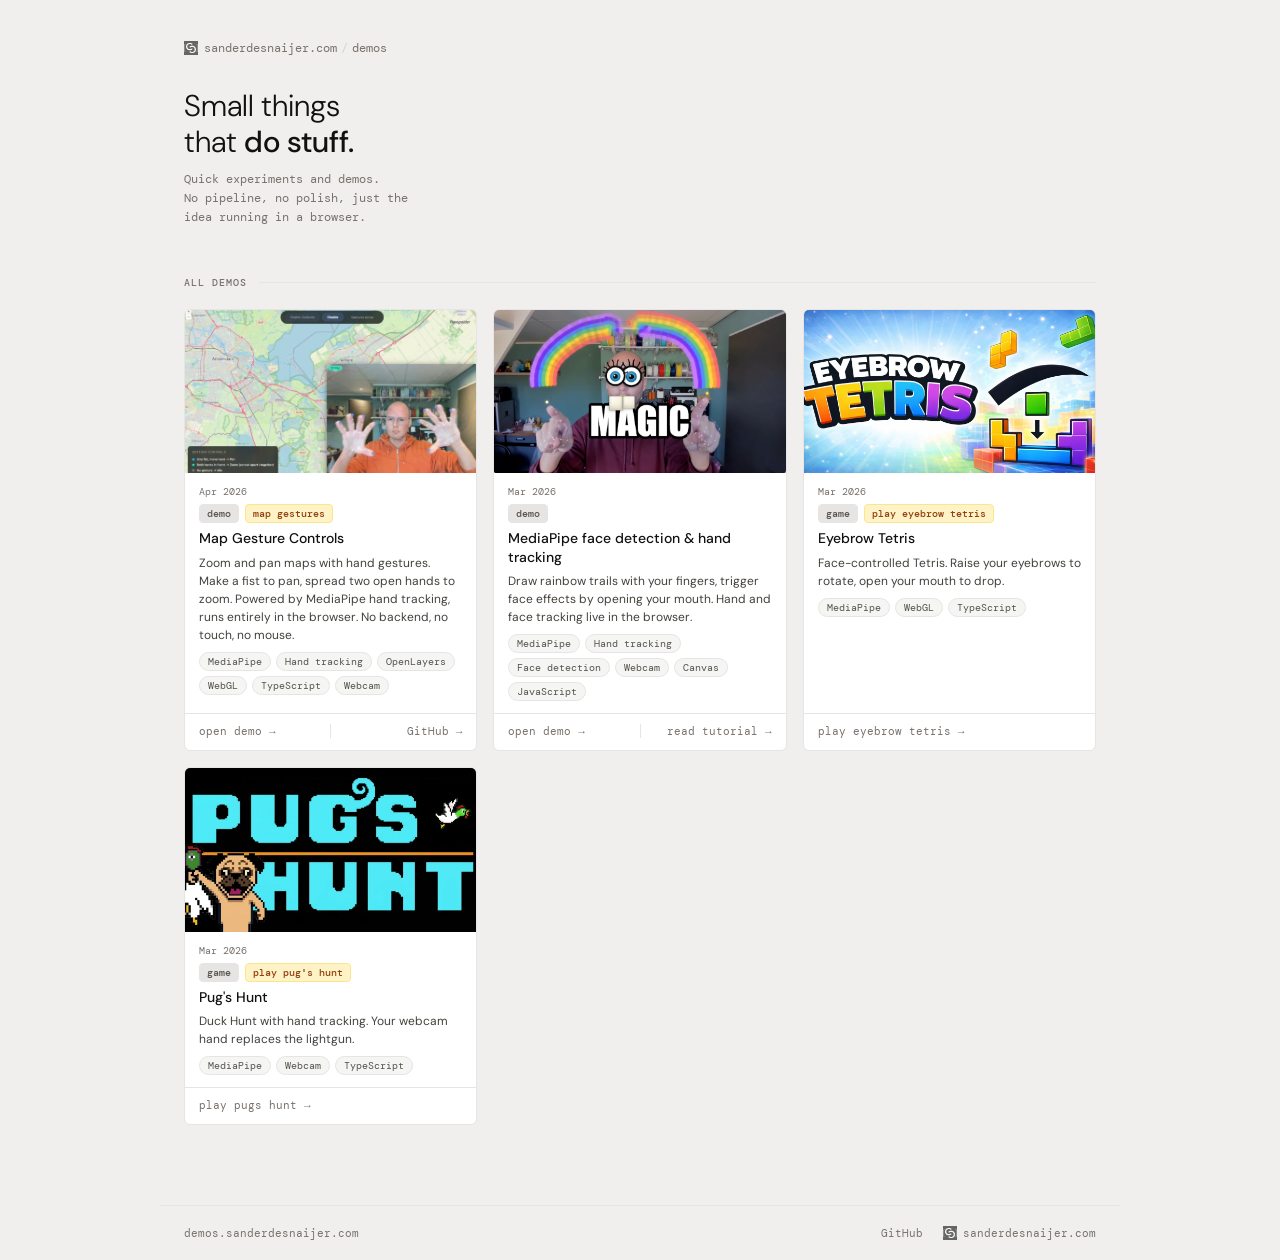
==== index.html @ a72d94e7 "fix: update demo link" ====
<!DOCTYPE html>
<html lang="en">

<head>
  <meta charset="UTF-8" />
  <meta name="viewport" content="width=device-width, initial-scale=1.0" />
  <link rel="icon" type="image/svg+xml" href="img/logo-sanderdesnaijer.svg" />

  <!-- Primary SEO -->
  <title>Demos — Sander de Snaijer</title>
  <meta name="description"
    content="Small browser experiments and demos by Sander de Snaijer. No pipeline, no polish, just ideas running in a browser." />
  <link rel="canonical" href="https://demos.sanderdesnaijer.com" />
  <meta name="robots" content="index, follow" />

  <!-- Open Graph -->
  <meta property="og:site_name" content="Sander de Snaijer" />
  <meta property="og:title" content="Demos — Sander de Snaijer" />
  <meta property="og:description" content="Small browser experiments and demos by Sander de Snaijer." />
  <meta property="og:url" content="https://demos.sanderdesnaijer.com" />
  <meta property="og:image" content="https://demos.sanderdesnaijer.com/img/og-image.webp" />
  <meta property="og:image:width" content="1200" />
  <meta property="og:image:height" content="630" />
  <meta property="og:type" content="website" />

  <!-- Twitter -->
  <meta name="twitter:card" content="summary_large_image" />
  <meta name="twitter:title" content="Demos — Sander de Snaijer" />
  <meta name="twitter:description"
    content="Small browser experiments and demos by Sander de Snaijer. No pipeline, no polish, just ideas running in a browser." />
  <meta name="twitter:image" content="https://demos.sanderdesnaijer.com/img/og-image.webp" />

  <link rel="stylesheet" href="styles.css" />

  <script async src="https://www.googletagmanager.com/gtag/js?id=GA_PLACEHOLDER"></script>
  <script>
    window.dataLayer = window.dataLayer || [];
    function gtag(){dataLayer.push(arguments);}
    gtag('js', new Date());
    gtag('config', 'GA_PLACEHOLDER');
  </script>
</head>

<body>

  <main class="page">

    <!-- Breadcrumb -->
    <nav class="breadcrumb" aria-label="Breadcrumb">
      <a href="https://sanderdesnaijer.com" class="breadcrumb-link">
        <img src="img/logo-sanderdesnaijer.svg" alt="" class="site-logo" />
        <span>sanderdesnaijer.com</span>
      </a>
      <span class="breadcrumb-sep">/</span>
      <span class="breadcrumb-current">demos</span>
    </nav>

    <!-- Page header -->
    <header class="page-header">
      <h1 class="page-title">
        Small things<br>
        that <strong>do stuff.</strong>
      </h1>
      <p class="page-tagline">
        Quick experiments and demos.<br>
        No pipeline, no polish, just the<br>
        idea running in a browser.
      </p>
    </header>

    <!-- Section label -->
    <div class="section-label" aria-hidden="true">
      <span class="section-label-text">all demos</span>
      <div class="section-label-rule"></div>
    </div>

    <!-- Card grid -->
    <div class="card-grid">

      <!-- Card 1: Map Gesture Controls (external GitHub Pages) -->
      <article class="card" onclick="window.open('https://sanderdesnaijer.github.io/map-gesture-controls/demo/demo-basic.html', '_blank', 'noopener')">
        <img class="card-thumb" src="img/map-gesture-controls.webp" alt="Map Gesture Controls — OpenLayers map with MediaPipe hand tracking" />
        <div class="card-body">
          <time class="card-date">Apr 2026</time>
          <div class="card-badges">
            <span class="badge badge--type">demo</span>
            <span class="badge badge--ext">map gestures</span>
          </div>
          <h2 class="card-title">
            <a href="https://sanderdesnaijer.github.io/map-gesture-controls/demo/demo-basic.html" target="_blank" rel="noopener"
              id="card-mapgesture-link">Map Gesture Controls</a>
          </h2>
          <p class="card-desc">Zoom and pan maps with hand gestures. Make a fist to pan, spread two open hands to zoom.
            Powered by MediaPipe hand tracking, runs entirely in the browser. No backend, no touch, no mouse.</p>
          <div class="card-tags">
            <span class="tag">MediaPipe</span>
            <span class="tag">Hand tracking</span>
            <span class="tag">OpenLayers</span>
            <span class="tag">WebGL</span>
            <span class="tag">TypeScript</span>
            <span class="tag">Webcam</span>
          </div>
        </div>
        <footer class="card-footer">
          <a class="card-footer-link" href="https://sanderdesnaijer.github.io/map-gesture-controls/demo/demo-basic.html" target="_blank" rel="noopener"
            id="card-mapgesture-demo">open demo →</a>
          <div class="card-footer-divider" aria-hidden="true"></div>
          <a class="card-footer-link card-footer-link--right"
            href="https://github.com/sanderdesnaijer/map-gesture-controls" target="_blank" rel="noopener" id="card-mapgesture-github">GitHub →</a>
        </footer>
      </article>

      <!-- Card 2: MediaPipe face detection -->
      <article class="card" onclick="window.location='demos/mediapipe-rainbow/index.html'">
        <img class="card-thumb" src="img/mediapipe-demo.webp" alt="MediaPipe face and hand tracking demo — rainbow trails screenshot" />
        <div class="card-body">
          <time class="card-date">Mar 2026</time>
          <div class="card-badges">
            <span class="badge badge--type">demo</span>
          </div>
          <h2 class="card-title">
            <a href="demos/mediapipe-rainbow/index.html" id="card-mediapipe-link">MediaPipe face detection &amp; hand tracking</a>
          </h2>
          <p class="card-desc">Draw rainbow trails with your fingers, trigger face effects by opening your mouth. Hand
            and face tracking live in the browser.</p>
          <div class="card-tags">
            <span class="tag">MediaPipe</span>
            <span class="tag">Hand tracking</span>
            <span class="tag">Face detection</span>
            <span class="tag">Webcam</span>
            <span class="tag">Canvas</span>
            <span class="tag">JavaScript</span>
          </div>
        </div>
        <footer class="card-footer">
          <a class="card-footer-link" href="demos/mediapipe-rainbow/index.html" id="card-mediapipe-demo">open demo →</a>
          <div class="card-footer-divider" aria-hidden="true"></div>
          <a class="card-footer-link card-footer-link--right"
            href="https://sanderdesnaijer.com/blog/mediapipe-hand-face-tracking" id="card-mediapipe-tutorial">read tutorial
            →</a>
        </footer>
      </article>

      <!-- Card 3: Eyebrow Tetris (external) -->
      <article class="card" onclick="window.open('https://eyebrow-tetris.sanderdesnaijer.com/', '_blank', 'noopener')">
        <img class="card-thumb" src="img/tetris.webp" alt="Eyebrow Tetris — face-controlled Tetris game screenshot" />
        <div class="card-body">
          <time class="card-date">Mar 2026</time>
          <div class="card-badges">
            <span class="badge badge--type">game</span>
            <span class="badge badge--ext">play eyebrow tetris</span>
          </div>
          <h2 class="card-title">
            <a href="https://eyebrow-tetris.sanderdesnaijer.com/" target="_blank" rel="noopener"
              id="card-tetris-link">Eyebrow Tetris</a>
          </h2>
          <p class="card-desc">Face-controlled Tetris. Raise your eyebrows to rotate, open your mouth to drop.</p>
          <div class="card-tags">
            <span class="tag">MediaPipe</span>
            <span class="tag">WebGL</span>
            <span class="tag">TypeScript</span>
          </div>
        </div>
        <footer class="card-footer">
          <a class="card-footer-link" href="https://eyebrow-tetris.sanderdesnaijer.com/" target="_blank" rel="noopener"
            id="card-tetris-demo">play eyebrow tetris →</a>
        </footer>
      </article>

      <!-- Card 4: Pug's Hunt (external) -->
      <article class="card" onclick="window.open('https://pugshunt.com/', '_blank', 'noopener')">
        <img class="card-thumb" src="img/pugshunt.webp" alt="Pug's Hunt — Duck Hunt with hand tracking screenshot" />
        <div class="card-body">
          <time class="card-date">Mar 2026</time>
          <div class="card-badges">
            <span class="badge badge--type">game</span>
            <span class="badge badge--ext">play pug's hunt</span>
          </div>
          <h2 class="card-title">
            <a href="https://pugshunt.com/" target="_blank" rel="noopener" id="card-pugshunt-link">Pug's Hunt</a>
          </h2>
          <p class="card-desc">Duck Hunt with hand tracking. Your webcam hand replaces the lightgun.</p>
          <div class="card-tags">
            <span class="tag">MediaPipe</span>
            <span class="tag">Webcam</span>
            <span class="tag">TypeScript</span>
          </div>
        </div>
        <footer class="card-footer">
          <a class="card-footer-link" href="https://pugshunt.com/" target="_blank" rel="noopener"
            id="card-pugshunt-demo">play pugs hunt →</a>
        </footer>
      </article>

    </div><!-- /card-grid -->

  </main>

  <!-- Site footer -->
  <footer class="site-footer">
    <span class="site-footer-domain">demos.sanderdesnaijer.com</span>
    <nav class="site-footer-links" aria-label="Footer links">
      <a class="site-footer-link" href="https://github.com/sanderdesnaijer" target="_blank" rel="noopener"
        id="footer-github">GitHub</a>
      <a class="site-footer-link" href="https://sanderdesnaijer.com" id="footer-main-site"
        style="display: flex; align-items: center; gap: 6px;">
        <img src="img/logo-sanderdesnaijer.svg" alt="" class="site-logo" />
        <span>sanderdesnaijer.com</span>
      </a>
    </nav>
  </footer>

</body>

</html>
---- styles.css ----
@import url('https://fonts.googleapis.com/css2?family=DM+Mono:ital,wght@0,300;0,400;0,500;1,300&family=DM+Sans:ital,opsz,wght@0,9..40,300;0,9..40,400;0,9..40,500;1,9..40,300&display=swap');

/* ─── CSS Variables ─────────────────────────────────────────────────────────── */

:root {
  --color-background-primary:   #ffffff;
  --color-background-secondary: #f5f5f4;
  --color-background-tertiary:  #f0efed;

  --color-text-primary:   #111110;
  --color-text-secondary: #44403c;
  --color-text-muted:     #78716c;

  --color-border-primary:   #d6d3d1;
  --color-border-secondary: #a8a29e;
  --color-border-tertiary:  #e7e5e4;

  --color-badge-bg:      #e7e5e4;
  --color-badge-text:    #57534e;

  --color-badge-ext-bg:   #fef3c7;
  --color-badge-ext-text: #92400e;
  --color-badge-ext-border: #fde68a;

  --color-tag-bg:   #f5f5f4;
  --color-tag-text: #57534e;
  --color-tag-border: #e7e5e4;

  --color-link: #111110;

  --font-mono: 'DM Mono', monospace;
  --font-sans: 'DM Sans', sans-serif;

  --radius-card: 6px;
  --radius-badge: 4px;
  --radius-tag: 100px;

  --transition-card: 120ms ease;
}

@media (prefers-color-scheme: dark) {
  :root {
    --color-background-primary:   #1c1917;
    --color-background-secondary: #292524;
    --color-background-tertiary:  #111110;

    --color-text-primary:   #fafaf9;
    --color-text-secondary: #d6d3d1;
    --color-text-muted:     #78716c;

    --color-border-primary:   #44403c;
    --color-border-secondary: #78716c;
    --color-border-tertiary:  #292524;

    --color-badge-bg:      #292524;
    --color-badge-text:    #a8a29e;

    --color-badge-ext-bg:   #451a03;
    --color-badge-ext-text: #fcd34d;
    --color-badge-ext-border: #713f12;

    --color-tag-bg:   #1c1917;
    --color-tag-text: #a8a29e;
    --color-tag-border: #292524;

    --color-link: #fafaf9;
  }
}

/* ─── Reset & Base ───────────────────────────────────────────────────────────── */

*, *::before, *::after {
  box-sizing: border-box;
  margin: 0;
  padding: 0;
}

html {
  font-size: 16px;
  -webkit-font-smoothing: antialiased;
  -moz-osx-font-smoothing: grayscale;
}

body {
  font-family: var(--font-sans);
  background-color: var(--color-background-tertiary);
  color: var(--color-text-primary);
  min-height: 100vh;
  display: flex;
  flex-direction: column;
}

a {
  color: inherit;
  text-decoration: none;
}

/* ─── Page wrapper ───────────────────────────────────────────────────────────── */

.page {
  flex: 1;
  max-width: 960px;
  width: 100%;
  margin: 0 auto;
  padding: 40px 24px 80px;
}

/* ─── Breadcrumb ─────────────────────────────────────────────────────────────── */

.breadcrumb {
  font-family: var(--font-mono);
  font-size: 12px;
  color: var(--color-text-muted);
  margin-bottom: 32px;
  display: flex;
  align-items: center;
  gap: 4px;
}

.breadcrumb a.breadcrumb-link {
  color: var(--color-text-muted);
  transition: color var(--transition-card);
  display: flex;
  align-items: center;
  gap: 6px;
}

.breadcrumb a:hover {
  color: var(--color-text-primary);
}

.breadcrumb-sep {
  color: var(--color-border-primary);
}

.breadcrumb-current {
  color: var(--color-text-muted);
}

/* ─── Page header ────────────────────────────────────────────────────────────── */

.page-header {
  margin-bottom: 48px;
}

.page-title {
  font-family: var(--font-sans);
  font-size: 30px;
  font-weight: 300;
  line-height: 1.2;
  color: var(--color-text-primary);
  margin-bottom: 10px;
}

.page-title strong {
  font-weight: 500;
}

.page-tagline {
  font-family: var(--font-mono);
  font-size: 12px;
  color: var(--color-text-muted);
  line-height: 1.6;
}

/* ─── Section label ──────────────────────────────────────────────────────────── */

.section-label {
  display: flex;
  align-items: center;
  gap: 12px;
  margin-bottom: 20px;
}

.section-label-text {
  font-family: var(--font-mono);
  font-size: 10px;
  font-weight: 500;
  letter-spacing: 0.1em;
  text-transform: uppercase;
  color: var(--color-text-muted);
  white-space: nowrap;
}

.section-label-rule {
  flex: 1;
  height: 0.5px;
  background-color: var(--color-border-tertiary);
}

/* ─── Card grid ──────────────────────────────────────────────────────────────── */

.card-grid {
  display: grid;
  grid-template-columns: repeat(auto-fill, minmax(260px, 1fr));
  gap: 16px;
}

@media (max-width: 500px) {
  .card-grid {
    grid-template-columns: 1fr;
  }
}

/* ─── Card ───────────────────────────────────────────────────────────────────── */

.card {
  background-color: var(--color-background-primary);
  border: 0.5px solid var(--color-border-tertiary);
  border-radius: var(--radius-card);
  overflow: hidden;
  display: flex;
  flex-direction: column;
  transition: border-color var(--transition-card), transform var(--transition-card);
  cursor: pointer;
}

.card:hover {
  border-color: var(--color-border-secondary);
  transform: translateY(-1px);
}

/* Thumbnail */
.card-thumb {
  aspect-ratio: 16 / 9;
  width: 100%;
  display: block;
  flex-shrink: 0;
  object-fit: cover;
}

.card-thumb--mediapipe { background-color: #0a2a2a; }

.site-logo {
  width: 14px;
  height: 14px;
  opacity: 0.6;
  filter: grayscale(1) invert(0);
}

@media (prefers-color-scheme: dark) {
  .site-logo {
    filter: grayscale(1) invert(1);
    opacity: 0.5;
  }
}

/* Inner content */
.card-body {
  padding: 12px 14px 0;
  display: flex;
  flex-direction: column;
  gap: 6px;
  flex: 1;
}

.card-date {
  font-family: var(--font-mono);
  font-size: 10px;
  color: var(--color-text-muted);
}

/* Badge row */
.card-badges {
  display: flex;
  align-items: center;
  gap: 6px;
  flex-wrap: wrap;
}

.badge {
  display: inline-flex;
  align-items: center;
  font-family: var(--font-mono);
  font-size: 10px;
  font-weight: 500;
  padding: 2px 7px;
  border-radius: var(--radius-badge);
  border: 0.5px solid transparent;
  white-space: nowrap;
}

.badge--type {
  background-color: var(--color-badge-bg);
  color: var(--color-badge-text);
  border-color: var(--color-border-tertiary);
}

.badge--ext {
  background-color: var(--color-badge-ext-bg);
  color: var(--color-badge-ext-text);
  border-color: var(--color-badge-ext-border);
}

/* Title */
.card-title {
  font-family: var(--font-sans);
  font-size: 14px;
  font-weight: 500;
  color: var(--color-text-primary);
  line-height: 1.3;
}

.card-title a {
  color: inherit;
}

/* Description */
.card-desc {
  font-family: var(--font-sans);
  font-size: 12px;
  color: var(--color-text-secondary);
  line-height: 1.5;
}

/* Tags */
.card-tags {
  display: flex;
  flex-wrap: wrap;
  gap: 5px;
  margin-top: 2px;
}

.tag {
  font-family: var(--font-mono);
  font-size: 10px;
  color: var(--color-tag-text);
  background-color: var(--color-tag-bg);
  border: 0.5px solid var(--color-tag-border);
  border-radius: var(--radius-tag);
  padding: 2px 8px;
}

/* Card footer */
.card-footer {
  margin-top: auto;
  padding: 10px 14px 12px;
  display: flex;
  align-items: stretch;
  border-top: 0.5px solid var(--color-border-tertiary);
  margin-top: 12px;
}

.card-footer-link {
  font-family: var(--font-mono);
  font-size: 11px;
  color: var(--color-text-muted);
  flex: 1;
  display: flex;
  align-items: center;
  transition: color var(--transition-card);
}

.card-footer-link:hover {
  color: var(--color-text-primary);
}

.card-footer-link--right {
  justify-content: flex-end;
}

.card-footer-divider {
  width: 0.5px;
  background-color: var(--color-border-tertiary);
  margin: 0 12px;
  flex-shrink: 0;
}

/* ─── Footer ─────────────────────────────────────────────────────────────────── */

.site-footer {
  border-top: 0.5px solid var(--color-border-tertiary);
  padding: 20px 24px;
  max-width: 960px;
  width: 100%;
  margin: 0 auto;
  display: flex;
  align-items: center;
  justify-content: space-between;
  gap: 16px;
}

.site-footer-domain {
  font-family: var(--font-mono);
  font-size: 11px;
  color: var(--color-text-muted);
}

.site-footer-links {
  display: flex;
  align-items: center;
  gap: 20px;
}

.site-footer-link {
  font-family: var(--font-mono);
  font-size: 11px;
  color: var(--color-text-muted);
  transition: color var(--transition-card);
}

.site-footer-link:hover {
  color: var(--color-text-primary);
}
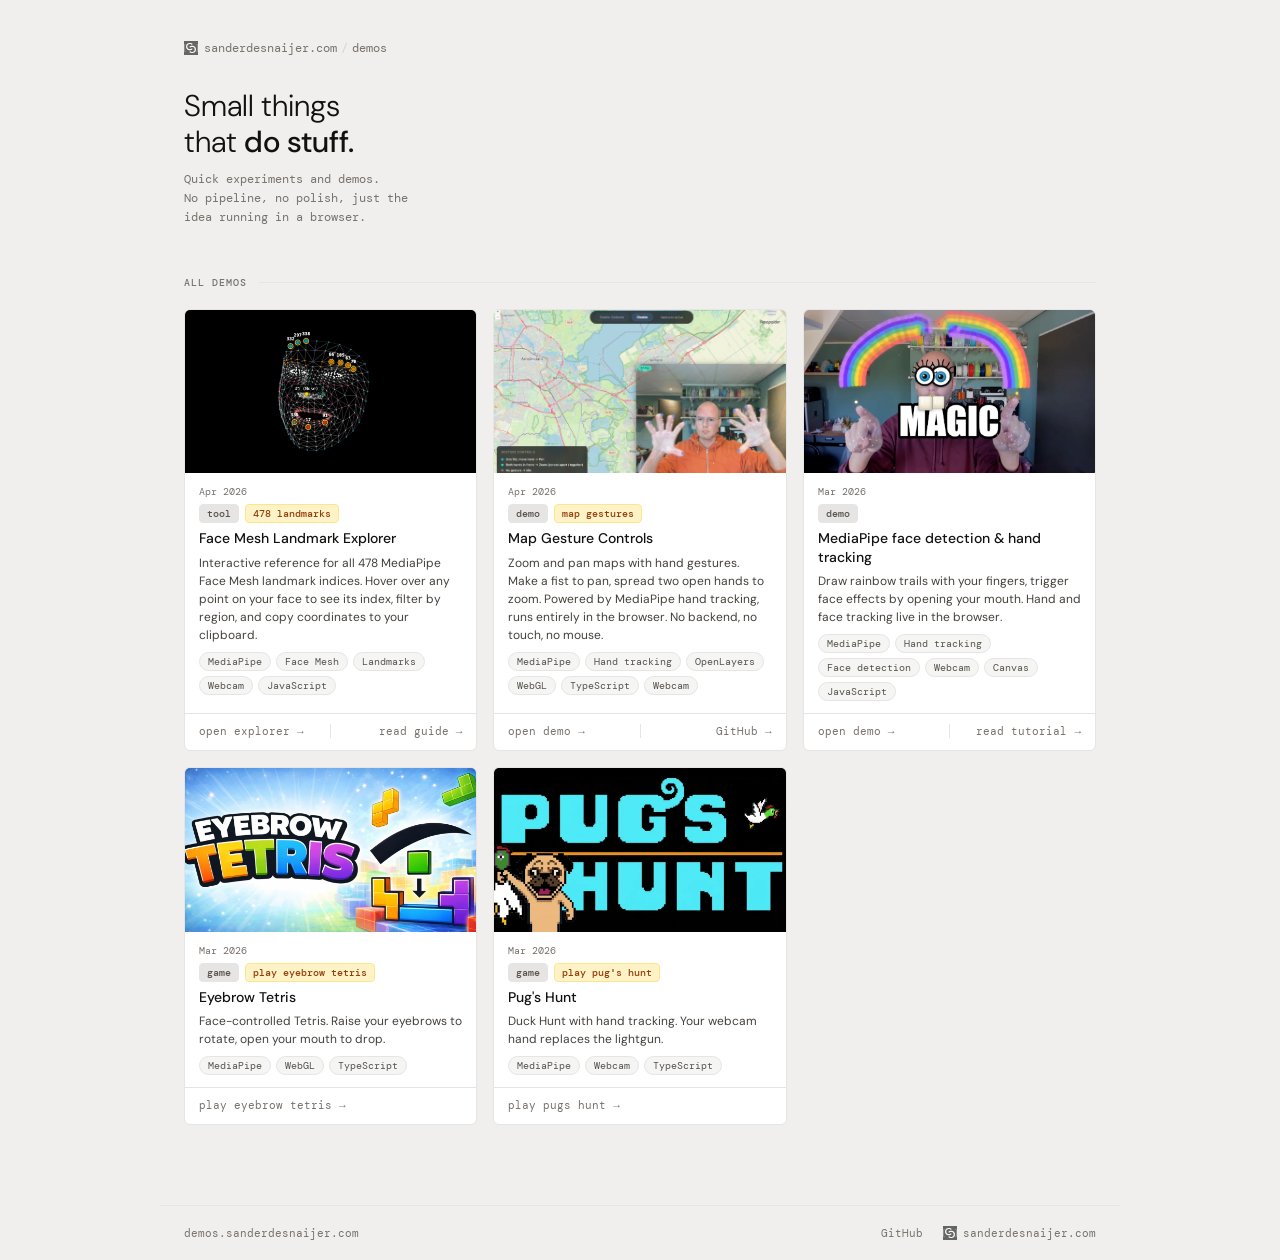
==== commit f6ae9d75: "feat: added face mesh explorer with mediapipe demo" ====
--- a/index.html
+++ b/index.html
@@ -14,7 +14,7 @@
   <meta name="robots" content="index, follow" />
 
   <!-- Open Graph -->
-  <meta property="og:site_name" content="Sander de Snaijer" />
+  <meta property="og:site_name" content="Interactive Demos - Sander de Snaijer" />
   <meta property="og:title" content="Demos — Sander de Snaijer" />
   <meta property="og:description" content="Small browser experiments and demos by Sander de Snaijer." />
   <meta property="og:url" content="https://demos.sanderdesnaijer.com" />
@@ -29,6 +29,91 @@
   <meta name="twitter:description"
     content="Small browser experiments and demos by Sander de Snaijer. No pipeline, no polish, just ideas running in a browser." />
   <meta name="twitter:image" content="https://demos.sanderdesnaijer.com/img/og-image.webp" />
+
+  <!-- JSON-LD: CollectionPage + ItemList -->
+  <script type="application/ld+json">
+  {
+    "@context": "https://schema.org",
+    "@type": "CollectionPage",
+    "name": "Demos - Sander de Snaijer",
+    "description": "Small browser experiments and demos by Sander de Snaijer. MediaPipe hand tracking, face detection, gesture controls, and browser games.",
+    "url": "https://demos.sanderdesnaijer.com",
+    "image": "https://demos.sanderdesnaijer.com/img/og-image.webp",
+    "author": {
+      "@type": "Person",
+      "name": "Sander de Snaijer",
+      "url": "https://sanderdesnaijer.com"
+    },
+    "mainEntity": {
+      "@type": "ItemList",
+      "numberOfItems": 5,
+      "itemListElement": [
+        {
+          "@type": "ListItem",
+          "position": 1,
+          "name": "Face Mesh Landmark Explorer",
+          "description": "Interactive reference for all 478 MediaPipe Face Mesh landmark indices. Hover, filter by region, and copy coordinates.",
+          "url": "https://demos.sanderdesnaijer.com/demos/face-mesh-explorer/",
+          "image": "https://demos.sanderdesnaijer.com/img/mediapipe-face-mesh.webp"
+        },
+        {
+          "@type": "ListItem",
+          "position": 2,
+          "name": "Map Gesture Controls",
+          "description": "Zoom and pan maps with hand gestures using MediaPipe hand tracking and OpenLayers.",
+          "url": "https://sanderdesnaijer.github.io/map-gesture-controls/demo/demo-controls-overview.html",
+          "image": "https://demos.sanderdesnaijer.com/img/map-gesture-controls.webp"
+        },
+        {
+          "@type": "ListItem",
+          "position": 3,
+          "name": "MediaPipe Face Detection and Hand Tracking",
+          "description": "Draw rainbow trails with your fingers and trigger face effects by opening your mouth.",
+          "url": "https://demos.sanderdesnaijer.com/demos/mediapipe-rainbow/",
+          "image": "https://demos.sanderdesnaijer.com/img/mediapipe-demo.webp"
+        },
+        {
+          "@type": "ListItem",
+          "position": 4,
+          "name": "Eyebrow Tetris",
+          "description": "Face-controlled Tetris. Raise your eyebrows to rotate, open your mouth to drop.",
+          "url": "https://eyebrow-tetris.sanderdesnaijer.com/",
+          "image": "https://demos.sanderdesnaijer.com/img/tetris.webp"
+        },
+        {
+          "@type": "ListItem",
+          "position": 5,
+          "name": "Pug's Hunt",
+          "description": "Duck Hunt with hand tracking. Your webcam hand replaces the lightgun.",
+          "url": "https://pugshunt.com/",
+          "image": "https://demos.sanderdesnaijer.com/img/pugshunt.webp"
+        }
+      ]
+    }
+  }
+  </script>
+
+  <!-- JSON-LD: BreadcrumbList -->
+  <script type="application/ld+json">
+  {
+    "@context": "https://schema.org",
+    "@type": "BreadcrumbList",
+    "itemListElement": [
+      {
+        "@type": "ListItem",
+        "position": 1,
+        "name": "Sander de Snaijer",
+        "item": "https://sanderdesnaijer.com"
+      },
+      {
+        "@type": "ListItem",
+        "position": 2,
+        "name": "Demos",
+        "item": "https://demos.sanderdesnaijer.com"
+      }
+    ]
+  }
+  </script>
 
   <link rel="stylesheet" href="styles.css" />
 
@@ -77,8 +162,37 @@
     <!-- Card grid -->
     <div class="card-grid">
 
-      <!-- Card 1: Map Gesture Controls (external GitHub Pages) -->
-      <article class="card" onclick="window.open('https://sanderdesnaijer.github.io/map-gesture-controls/demo/demo-basic.html', '_blank', 'noopener')">
+      <!-- Card 1: Face Mesh Landmark Explorer -->
+      <article class="card" onclick="window.location='demos/face-mesh-explorer/index.html'">
+        <img class="card-thumb" src="img/mediapipe-face-mesh.webp" alt="MediaPipe Face Mesh Landmark Explorer showing 478 numbered landmark points on a face, color-coded by region" />
+        <div class="card-body">
+          <time class="card-date">Apr 2026</time>
+          <div class="card-badges">
+            <span class="badge badge--type">tool</span>
+            <span class="badge badge--ext">478 landmarks</span>
+          </div>
+          <h2 class="card-title">
+            <a href="demos/face-mesh-explorer/index.html" id="card-facemesh-link">Face Mesh Landmark Explorer</a>
+          </h2>
+          <p class="card-desc">Interactive reference for all 478 MediaPipe Face Mesh landmark indices. Hover over any point on your face to see its index, filter by region, and copy coordinates to your clipboard.</p>
+          <div class="card-tags">
+            <span class="tag">MediaPipe</span>
+            <span class="tag">Face Mesh</span>
+            <span class="tag">Landmarks</span>
+            <span class="tag">Webcam</span>
+            <span class="tag">JavaScript</span>
+          </div>
+        </div>
+        <footer class="card-footer">
+          <a class="card-footer-link" href="demos/face-mesh-explorer/index.html" id="card-facemesh-demo">open explorer →</a>
+          <div class="card-footer-divider" aria-hidden="true"></div>
+          <a class="card-footer-link card-footer-link--right"
+            href="https://sanderdesnaijer.com/blog/mediapipe-face-mesh-landmarks" target="_blank" rel="noopener" id="card-facemesh-tutorial">read guide →</a>
+        </footer>
+      </article>
+
+      <!-- Card: Map Gesture Controls (external GitHub Pages) -->
+      <article class="card" onclick="window.open('https://sanderdesnaijer.github.io/map-gesture-controls/demo/demo-controls-overview.html', '_blank', 'noopener')">
         <img class="card-thumb" src="img/map-gesture-controls.webp" alt="Map Gesture Controls — OpenLayers map with MediaPipe hand tracking" />
         <div class="card-body">
           <time class="card-date">Apr 2026</time>
@@ -87,7 +201,7 @@
             <span class="badge badge--ext">map gestures</span>
           </div>
           <h2 class="card-title">
-            <a href="https://sanderdesnaijer.github.io/map-gesture-controls/demo/demo-basic.html" target="_blank" rel="noopener"
+            <a href="https://sanderdesnaijer.github.io/map-gesture-controls/demo/demo-controls-overview.html" target="_blank" rel="noopener"
               id="card-mapgesture-link">Map Gesture Controls</a>
           </h2>
           <p class="card-desc">Zoom and pan maps with hand gestures. Make a fist to pan, spread two open hands to zoom.
@@ -102,7 +216,7 @@
           </div>
         </div>
         <footer class="card-footer">
-          <a class="card-footer-link" href="https://sanderdesnaijer.github.io/map-gesture-controls/demo/demo-basic.html" target="_blank" rel="noopener"
+          <a class="card-footer-link" href="https://sanderdesnaijer.github.io/map-gesture-controls/demo/demo-controls-overview.html" target="_blank" rel="noopener"
             id="card-mapgesture-demo">open demo →</a>
           <div class="card-footer-divider" aria-hidden="true"></div>
           <a class="card-footer-link card-footer-link--right"
@@ -110,7 +224,7 @@
         </footer>
       </article>
 
-      <!-- Card 2: MediaPipe face detection -->
+      <!-- Card: MediaPipe face detection -->
       <article class="card" onclick="window.location='demos/mediapipe-rainbow/index.html'">
         <img class="card-thumb" src="img/mediapipe-demo.webp" alt="MediaPipe face and hand tracking demo — rainbow trails screenshot" />
         <div class="card-body">
@@ -141,7 +255,7 @@
         </footer>
       </article>
 
-      <!-- Card 3: Eyebrow Tetris (external) -->
+      <!-- Card: Eyebrow Tetris (external) -->
       <article class="card" onclick="window.open('https://eyebrow-tetris.sanderdesnaijer.com/', '_blank', 'noopener')">
         <img class="card-thumb" src="img/tetris.webp" alt="Eyebrow Tetris — face-controlled Tetris game screenshot" />
         <div class="card-body">
@@ -167,7 +281,7 @@
         </footer>
       </article>
 
-      <!-- Card 4: Pug's Hunt (external) -->
+      <!-- Card: Pug's Hunt (external) -->
       <article class="card" onclick="window.open('https://pugshunt.com/', '_blank', 'noopener')">
         <img class="card-thumb" src="img/pugshunt.webp" alt="Pug's Hunt — Duck Hunt with hand tracking screenshot" />
         <div class="card-body">
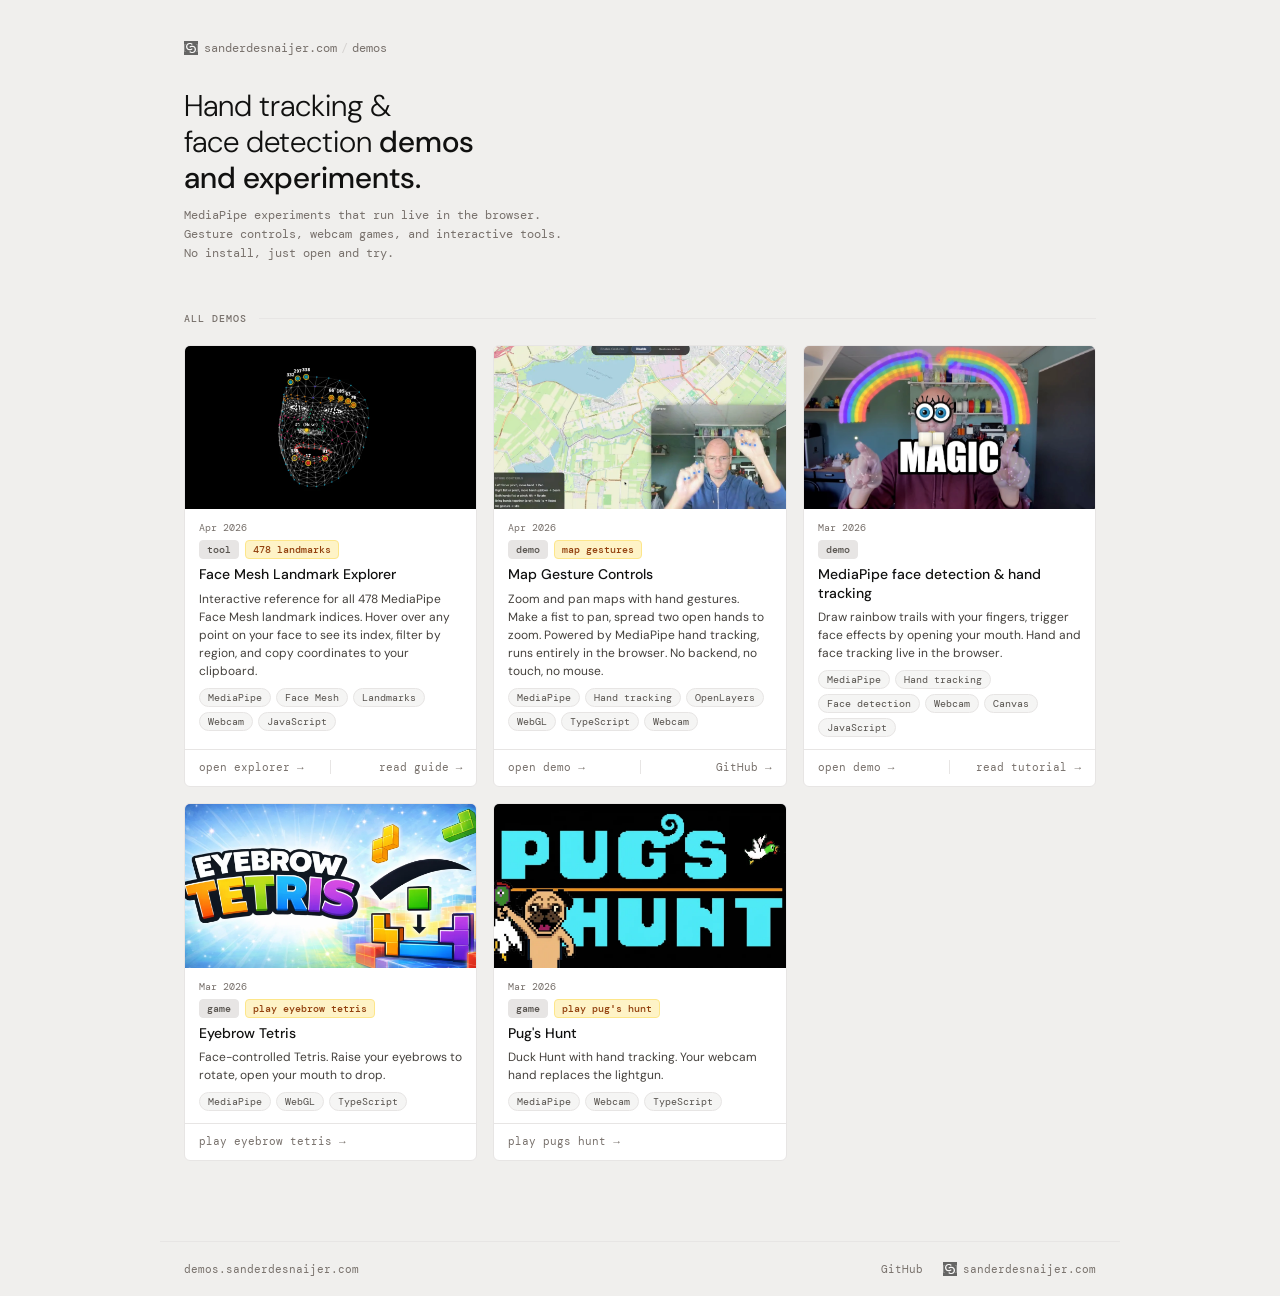
==== commit 8fd4e06b: "chore: re-arrange images" ====
--- a/index.html
+++ b/index.html
@@ -7,16 +7,16 @@
   <link rel="icon" type="image/svg+xml" href="img/logo-sanderdesnaijer.svg" />
 
   <!-- Primary SEO -->
-  <title>Demos — Sander de Snaijer</title>
+  <title>MediaPipe & Webcam Demos | Hand Tracking, Face Detection, Gesture Games - Sander de Snaijer</title>
   <meta name="description"
-    content="Small browser experiments and demos by Sander de Snaijer. No pipeline, no polish, just ideas running in a browser." />
+    content="Live browser demos for MediaPipe hand tracking, face detection, and gesture-controlled games. Try hand-drawn rainbow trails, face mesh exploration, map gesture controls, and more. No install needed." />
   <link rel="canonical" href="https://demos.sanderdesnaijer.com" />
   <meta name="robots" content="index, follow" />
 
   <!-- Open Graph -->
   <meta property="og:site_name" content="Interactive Demos - Sander de Snaijer" />
-  <meta property="og:title" content="Demos — Sander de Snaijer" />
-  <meta property="og:description" content="Small browser experiments and demos by Sander de Snaijer." />
+  <meta property="og:title" content="MediaPipe & Webcam Demos - Sander de Snaijer" />
+  <meta property="og:description" content="Hand tracking, face detection, and gesture-controlled games running live in your browser. Try them instantly, no install needed." />
   <meta property="og:url" content="https://demos.sanderdesnaijer.com" />
   <meta property="og:image" content="https://demos.sanderdesnaijer.com/img/og-image.webp" />
   <meta property="og:image:width" content="1200" />
@@ -25,9 +25,9 @@
 
   <!-- Twitter -->
   <meta name="twitter:card" content="summary_large_image" />
-  <meta name="twitter:title" content="Demos — Sander de Snaijer" />
+  <meta name="twitter:title" content="MediaPipe & Webcam Demos - Sander de Snaijer" />
   <meta name="twitter:description"
-    content="Small browser experiments and demos by Sander de Snaijer. No pipeline, no polish, just ideas running in a browser." />
+    content="Hand tracking, face detection, and gesture-controlled games running live in your browser. Try them instantly, no install needed." />
   <meta name="twitter:image" content="https://demos.sanderdesnaijer.com/img/og-image.webp" />
 
   <!-- JSON-LD: CollectionPage + ItemList -->
@@ -35,8 +35,8 @@
   {
     "@context": "https://schema.org",
     "@type": "CollectionPage",
-    "name": "Demos - Sander de Snaijer",
-    "description": "Small browser experiments and demos by Sander de Snaijer. MediaPipe hand tracking, face detection, gesture controls, and browser games.",
+    "name": "MediaPipe & Webcam Demos - Sander de Snaijer",
+    "description": "Live browser demos for MediaPipe hand tracking, face detection, and gesture-controlled games by Sander de Snaijer. No install needed.",
     "url": "https://demos.sanderdesnaijer.com",
     "image": "https://demos.sanderdesnaijer.com/img/og-image.webp",
     "author": {
@@ -54,7 +54,7 @@
           "name": "Face Mesh Landmark Explorer",
           "description": "Interactive reference for all 478 MediaPipe Face Mesh landmark indices. Hover, filter by region, and copy coordinates.",
           "url": "https://demos.sanderdesnaijer.com/demos/face-mesh-explorer/",
-          "image": "https://demos.sanderdesnaijer.com/img/mediapipe-face-mesh.webp"
+          "image": "https://demos.sanderdesnaijer.com/demos/face-mesh-explorer/mediapipe-face-mesh.webp"
         },
         {
           "@type": "ListItem",
@@ -62,7 +62,7 @@
           "name": "Map Gesture Controls",
           "description": "Zoom and pan maps with hand gestures using MediaPipe hand tracking and OpenLayers.",
           "url": "https://sanderdesnaijer.github.io/map-gesture-controls/demo/demo-controls-overview.html",
-          "image": "https://demos.sanderdesnaijer.com/img/map-gesture-controls.webp"
+          "image": "https://demos.sanderdesnaijer.com/img/map-gesture-controls-openlayers.webp"
         },
         {
           "@type": "ListItem",
@@ -70,7 +70,7 @@
           "name": "MediaPipe Face Detection and Hand Tracking",
           "description": "Draw rainbow trails with your fingers and trigger face effects by opening your mouth.",
           "url": "https://demos.sanderdesnaijer.com/demos/mediapipe-rainbow/",
-          "image": "https://demos.sanderdesnaijer.com/img/mediapipe-demo.webp"
+          "image": "https://demos.sanderdesnaijer.com/demos/mediapipe-rainbow/mediapipe-demo.webp"
         },
         {
           "@type": "ListItem",
@@ -143,13 +143,14 @@
     <!-- Page header -->
     <header class="page-header">
       <h1 class="page-title">
-        Small things<br>
-        that <strong>do stuff.</strong>
+        Hand tracking &<br>
+        face detection <strong>demos<br>
+        and experiments.</strong>
       </h1>
       <p class="page-tagline">
-        Quick experiments and demos.<br>
-        No pipeline, no polish, just the<br>
-        idea running in a browser.
+        MediaPipe experiments that run live in the browser.<br>
+        Gesture controls, webcam games, and interactive tools.<br>
+        No install, just open and try.
       </p>
     </header>
 
@@ -164,7 +165,7 @@
 
       <!-- Card 1: Face Mesh Landmark Explorer -->
       <article class="card" onclick="window.location='demos/face-mesh-explorer/index.html'">
-        <img class="card-thumb" src="img/mediapipe-face-mesh.webp" alt="MediaPipe Face Mesh Landmark Explorer showing 478 numbered landmark points on a face, color-coded by region" />
+        <img class="card-thumb" src="demos/face-mesh-explorer/mediapipe-face-mesh.webp" alt="MediaPipe Face Mesh Landmark Explorer showing 478 numbered landmark points on a face, color-coded by region" />
         <div class="card-body">
           <time class="card-date">Apr 2026</time>
           <div class="card-badges">
@@ -193,7 +194,7 @@
 
       <!-- Card: Map Gesture Controls (external GitHub Pages) -->
       <article class="card" onclick="window.open('https://sanderdesnaijer.github.io/map-gesture-controls/demo/demo-controls-overview.html', '_blank', 'noopener')">
-        <img class="card-thumb" src="img/map-gesture-controls.webp" alt="Map Gesture Controls — OpenLayers map with MediaPipe hand tracking" />
+        <img class="card-thumb" src="img/map-gesture-controls-openlayers.webp" alt="Map Gesture Controls — OpenLayers map with MediaPipe hand tracking" />
         <div class="card-body">
           <time class="card-date">Apr 2026</time>
           <div class="card-badges">
@@ -226,7 +227,7 @@
 
       <!-- Card: MediaPipe face detection -->
       <article class="card" onclick="window.location='demos/mediapipe-rainbow/index.html'">
-        <img class="card-thumb" src="img/mediapipe-demo.webp" alt="MediaPipe face and hand tracking demo — rainbow trails screenshot" />
+        <img class="card-thumb" src="demos/mediapipe-rainbow/mediapipe-demo.webp" alt="MediaPipe face and hand tracking demo — rainbow trails screenshot" />
         <div class="card-body">
           <time class="card-date">Mar 2026</time>
           <div class="card-badges">
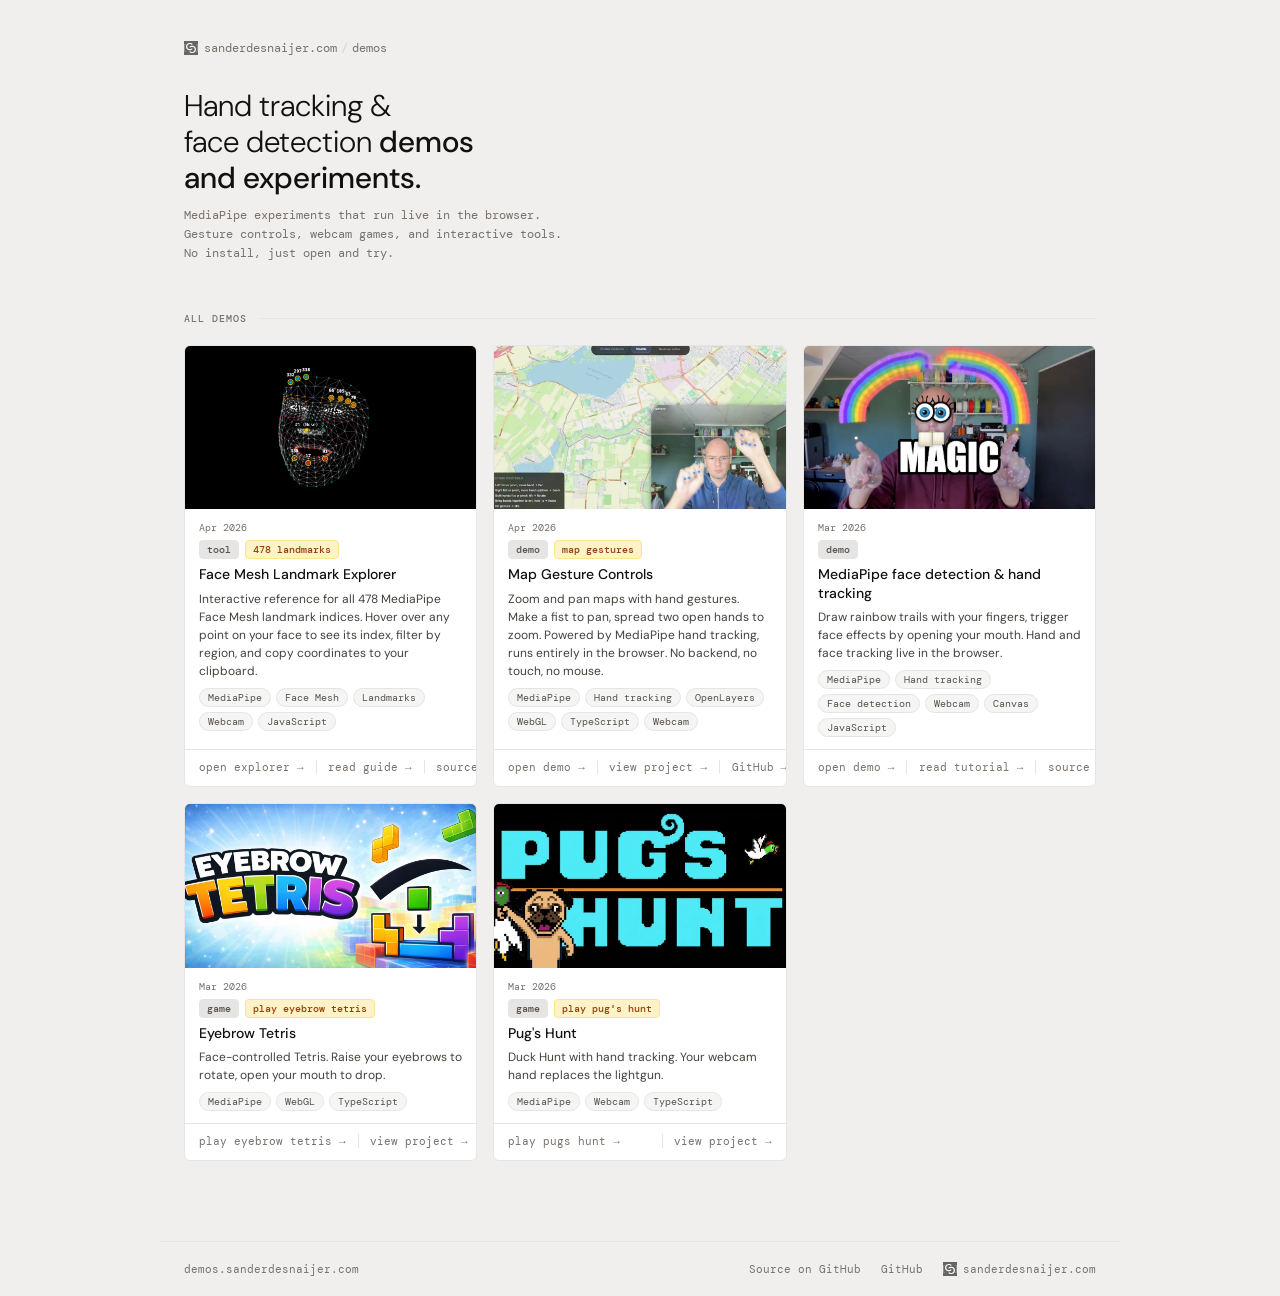
==== commit 7cd7a506: "chore: added backlinks" ====
--- a/index.html
+++ b/index.html
@@ -7,7 +7,7 @@
   <link rel="icon" type="image/svg+xml" href="img/logo-sanderdesnaijer.svg" />
 
   <!-- Primary SEO -->
-  <title>MediaPipe & Webcam Demos | Hand Tracking, Face Detection, Gesture Games - Sander de Snaijer</title>
+  <title>MediaPipe & Webcam Demos - Sander de Snaijer</title>
   <meta name="description"
     content="Live browser demos for MediaPipe hand tracking, face detection, and gesture-controlled games. Try hand-drawn rainbow trails, face mesh exploration, map gesture controls, and more. No install needed." />
   <link rel="canonical" href="https://demos.sanderdesnaijer.com" />
@@ -133,7 +133,7 @@
     <!-- Breadcrumb -->
     <nav class="breadcrumb" aria-label="Breadcrumb">
       <a href="https://sanderdesnaijer.com" class="breadcrumb-link">
-        <img src="img/logo-sanderdesnaijer.svg" alt="" class="site-logo" />
+        <img src="img/logo-sanderdesnaijer.svg" alt="Sander de Snaijer logo"  class="site-logo" />
         <span>sanderdesnaijer.com</span>
       </a>
       <span class="breadcrumb-sep">/</span>
@@ -187,8 +187,11 @@
         <footer class="card-footer">
           <a class="card-footer-link" href="demos/face-mesh-explorer/index.html" id="card-facemesh-demo">open explorer →</a>
           <div class="card-footer-divider" aria-hidden="true"></div>
-          <a class="card-footer-link card-footer-link--right"
+          <a class="card-footer-link card-footer-link--compact"
             href="https://sanderdesnaijer.com/blog/mediapipe-face-mesh-landmarks" target="_blank" rel="noopener" id="card-facemesh-tutorial">read guide →</a>
+          <div class="card-footer-divider" aria-hidden="true"></div>
+          <a class="card-footer-link card-footer-link--compact card-footer-link--right"
+            href="https://github.com/sanderdesnaijer/demos/tree/main/demos/face-mesh-explorer" target="_blank" rel="noopener" id="card-facemesh-source">source →</a>
         </footer>
       </article>
 
@@ -220,6 +223,9 @@
           <a class="card-footer-link" href="https://sanderdesnaijer.github.io/map-gesture-controls/demo/demo-controls-overview.html" target="_blank" rel="noopener"
             id="card-mapgesture-demo">open demo →</a>
           <div class="card-footer-divider" aria-hidden="true"></div>
+          <a class="card-footer-link card-footer-link--compact"
+            href="https://sanderdesnaijer.com/projects/map-gesture-controls" target="_blank" rel="noopener" id="card-mapgesture-project">view project →</a>
+          <div class="card-footer-divider" aria-hidden="true"></div>
           <a class="card-footer-link card-footer-link--right"
             href="https://github.com/sanderdesnaijer/map-gesture-controls" target="_blank" rel="noopener" id="card-mapgesture-github">GitHub →</a>
         </footer>
@@ -250,9 +256,11 @@
         <footer class="card-footer">
           <a class="card-footer-link" href="demos/mediapipe-rainbow/index.html" id="card-mediapipe-demo">open demo →</a>
           <div class="card-footer-divider" aria-hidden="true"></div>
-          <a class="card-footer-link card-footer-link--right"
-            href="https://sanderdesnaijer.com/blog/mediapipe-hand-face-tracking" id="card-mediapipe-tutorial">read tutorial
-            →</a>
+          <a class="card-footer-link card-footer-link--compact"
+            href="https://sanderdesnaijer.com/blog/mediapipe-hand-face-tracking" id="card-mediapipe-tutorial">read tutorial →</a>
+          <div class="card-footer-divider" aria-hidden="true"></div>
+          <a class="card-footer-link card-footer-link--compact card-footer-link--right"
+            href="https://github.com/sanderdesnaijer/demos/tree/main/demos/mediapipe-rainbow" target="_blank" rel="noopener" id="card-mediapipe-source">source →</a>
         </footer>
       </article>
 
@@ -279,6 +287,9 @@
         <footer class="card-footer">
           <a class="card-footer-link" href="https://eyebrow-tetris.sanderdesnaijer.com/" target="_blank" rel="noopener"
             id="card-tetris-demo">play eyebrow tetris →</a>
+          <div class="card-footer-divider" aria-hidden="true"></div>
+          <a class="card-footer-link card-footer-link--compact card-footer-link--right"
+            href="https://sanderdesnaijer.com/projects/eyebrow-tetris" target="_blank" rel="noopener" id="card-tetris-project">view project →</a>
         </footer>
       </article>
 
@@ -304,6 +315,9 @@
         <footer class="card-footer">
           <a class="card-footer-link" href="https://pugshunt.com/" target="_blank" rel="noopener"
             id="card-pugshunt-demo">play pugs hunt →</a>
+          <div class="card-footer-divider" aria-hidden="true"></div>
+          <a class="card-footer-link card-footer-link--compact card-footer-link--right"
+            href="https://sanderdesnaijer.com/projects/pug-s-hunt-a-webcam-controlled-duck-hunt-built-with-hand-tracking" target="_blank" rel="noopener" id="card-pugshunt-project">view project →</a>
         </footer>
       </article>
 
@@ -315,11 +329,13 @@
   <footer class="site-footer">
     <span class="site-footer-domain">demos.sanderdesnaijer.com</span>
     <nav class="site-footer-links" aria-label="Footer links">
+      <a class="site-footer-link" href="https://github.com/sanderdesnaijer/demos" target="_blank" rel="noopener"
+        id="footer-github-repo">Source on GitHub</a>
       <a class="site-footer-link" href="https://github.com/sanderdesnaijer" target="_blank" rel="noopener"
         id="footer-github">GitHub</a>
       <a class="site-footer-link" href="https://sanderdesnaijer.com" id="footer-main-site"
         style="display: flex; align-items: center; gap: 6px;">
-        <img src="img/logo-sanderdesnaijer.svg" alt="" class="site-logo" />
+        <img src="img/logo-sanderdesnaijer.svg" alt="Sander de Snaijer logo"  class="site-logo" />
         <span>sanderdesnaijer.com</span>
       </a>
     </nav>
--- a/styles.css
+++ b/styles.css
@@ -348,11 +348,16 @@
   flex: 1;
   display: flex;
   align-items: center;
+  white-space: nowrap;
   transition: color var(--transition-card);
 }
 
 .card-footer-link:hover {
   color: var(--color-text-primary);
+}
+
+.card-footer-link--compact {
+  flex: 0 0 auto;
 }
 
 .card-footer-link--right {
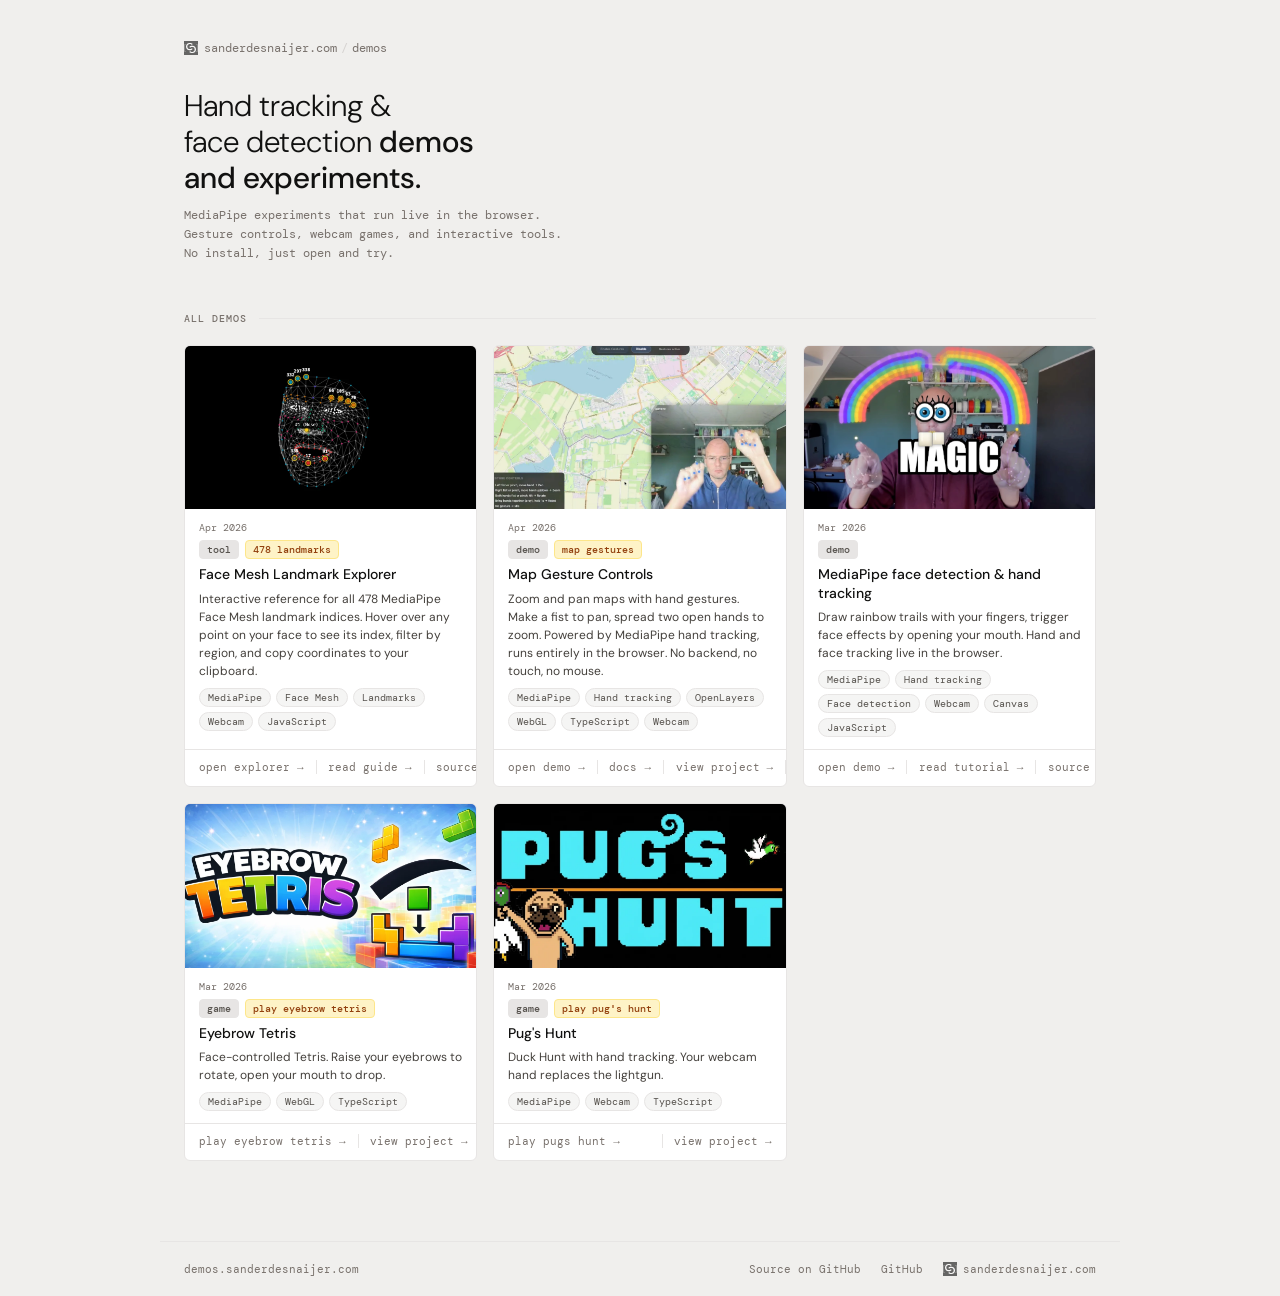
==== commit 277e98b4: "chore: added docs" ====
--- a/index.html
+++ b/index.html
@@ -224,9 +224,12 @@
             id="card-mapgesture-demo">open demo →</a>
           <div class="card-footer-divider" aria-hidden="true"></div>
           <a class="card-footer-link card-footer-link--compact"
+            href="https://sanderdesnaijer.github.io/map-gesture-controls/" target="_blank" rel="noopener" id="card-mapgesture-docs">docs →</a>
+          <div class="card-footer-divider" aria-hidden="true"></div>
+          <a class="card-footer-link card-footer-link--compact"
             href="https://sanderdesnaijer.com/projects/map-gesture-controls" target="_blank" rel="noopener" id="card-mapgesture-project">view project →</a>
           <div class="card-footer-divider" aria-hidden="true"></div>
-          <a class="card-footer-link card-footer-link--right"
+          <a class="card-footer-link card-footer-link--compact card-footer-link--right"
             href="https://github.com/sanderdesnaijer/map-gesture-controls" target="_blank" rel="noopener" id="card-mapgesture-github">GitHub →</a>
         </footer>
       </article>
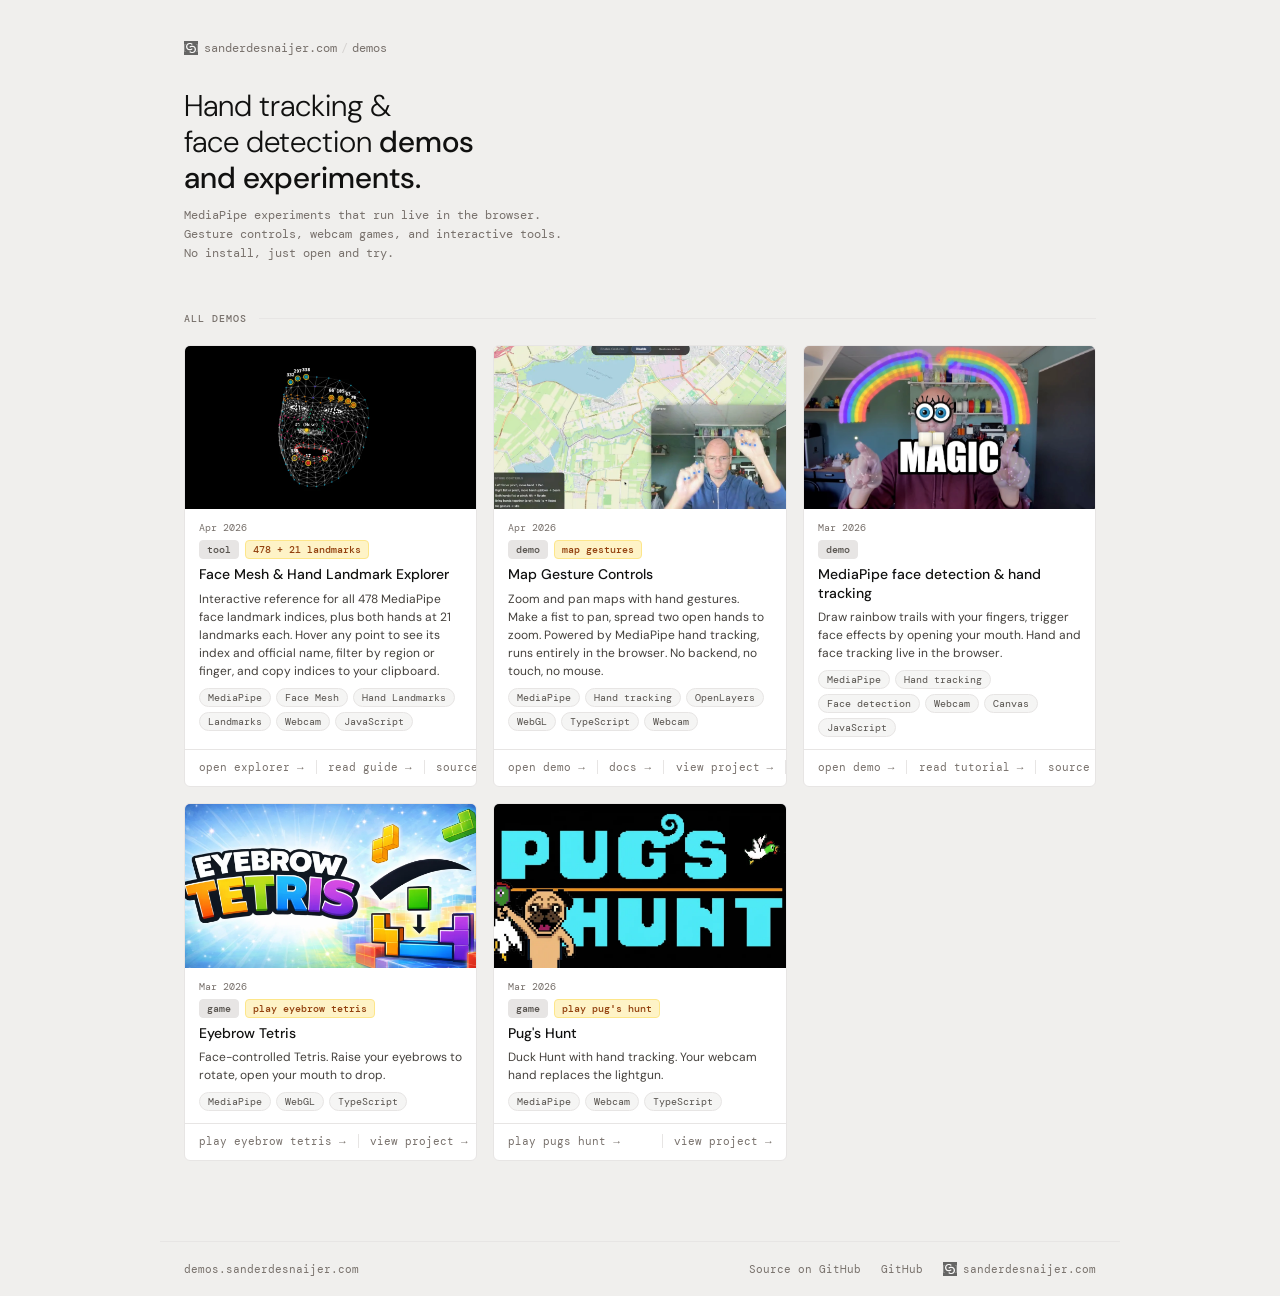
==== commit 3aee63d1: "feat: add two-hand landmark tracking to the face mesh explorer Tracks up to two hands with MediaPipe" ====
--- a/index.html
+++ b/index.html
@@ -51,8 +51,8 @@
         {
           "@type": "ListItem",
           "position": 1,
-          "name": "Face Mesh Landmark Explorer",
-          "description": "Interactive reference for all 478 MediaPipe Face Mesh landmark indices. Hover, filter by region, and copy coordinates.",
+          "name": "Face Mesh & Hand Landmark Explorer",
+          "description": "Interactive reference for all 478 MediaPipe face landmark indices and the 21 hand landmarks per hand. Hover, filter by region or finger, and copy indices.",
           "url": "https://demos.sanderdesnaijer.com/demos/face-mesh-explorer/",
           "image": "https://demos.sanderdesnaijer.com/demos/face-mesh-explorer/mediapipe-face-mesh.webp"
         },
@@ -170,15 +170,16 @@
           <time class="card-date">Apr 2026</time>
           <div class="card-badges">
             <span class="badge badge--type">tool</span>
-            <span class="badge badge--ext">478 landmarks</span>
-          </div>
-          <h2 class="card-title">
-            <a href="demos/face-mesh-explorer/index.html" id="card-facemesh-link">Face Mesh Landmark Explorer</a>
-          </h2>
-          <p class="card-desc">Interactive reference for all 478 MediaPipe Face Mesh landmark indices. Hover over any point on your face to see its index, filter by region, and copy coordinates to your clipboard.</p>
+            <span class="badge badge--ext">478 + 21 landmarks</span>
+          </div>
+          <h2 class="card-title">
+            <a href="demos/face-mesh-explorer/index.html" id="card-facemesh-link">Face Mesh &amp; Hand Landmark Explorer</a>
+          </h2>
+          <p class="card-desc">Interactive reference for all 478 MediaPipe face landmark indices, plus both hands at 21 landmarks each. Hover any point to see its index and official name, filter by region or finger, and copy indices to your clipboard.</p>
           <div class="card-tags">
             <span class="tag">MediaPipe</span>
             <span class="tag">Face Mesh</span>
+            <span class="tag">Hand Landmarks</span>
             <span class="tag">Landmarks</span>
             <span class="tag">Webcam</span>
             <span class="tag">JavaScript</span>
